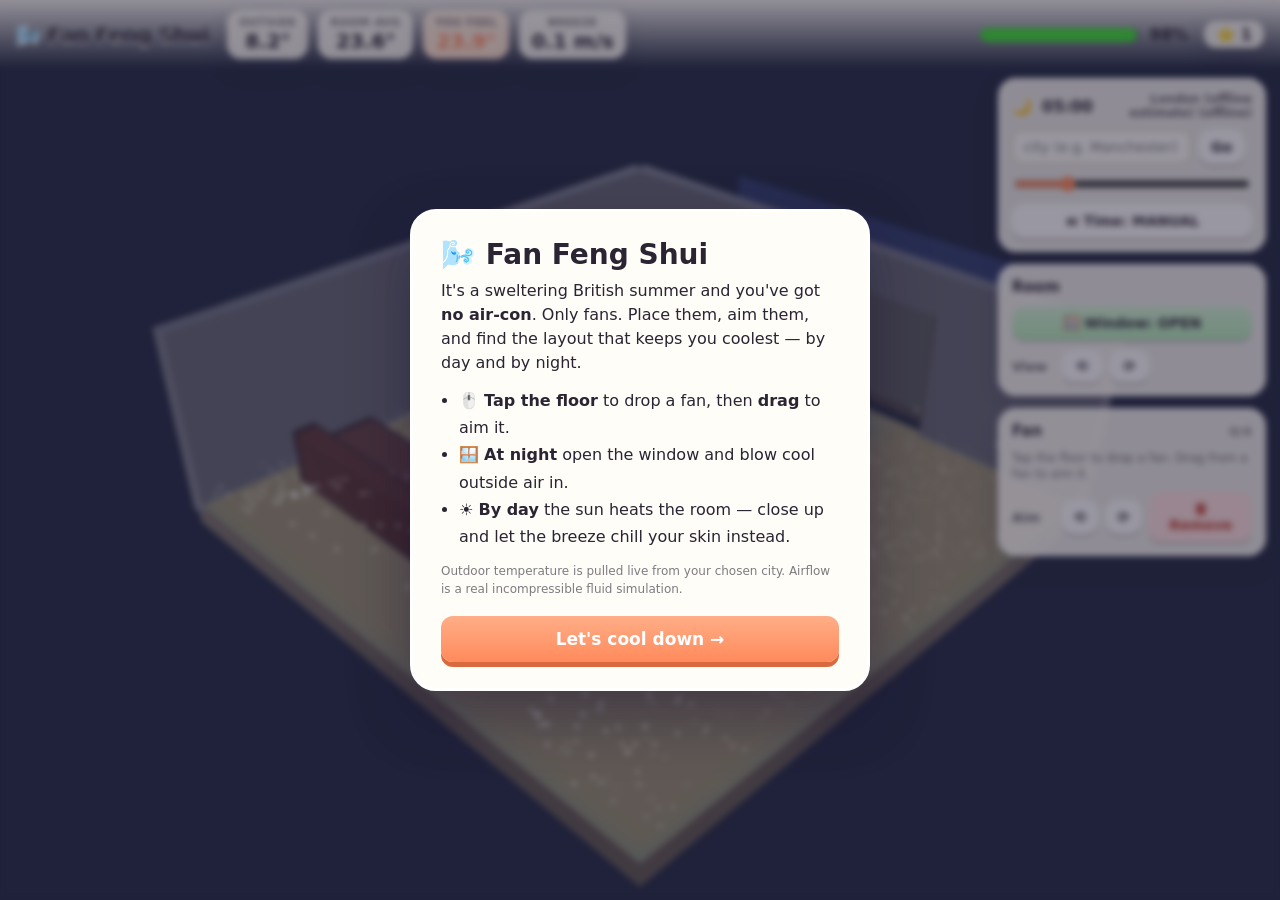
==== fan-cooling-game/index.html @ 30eb445e "Add Fan Feng Shui: a cel-shaded fan-cooling game with CFD airflow A casual browser game about keepin" ====
<!DOCTYPE html>
<html lang="en">
<head>
  <meta charset="UTF-8" />
  <meta name="viewport" content="width=device-width, initial-scale=1.0, maximum-scale=1.0, user-scalable=no" />
  <title>Fan Feng Shui — keep cool in the British heat 🌬️</title>
  <link rel="stylesheet" href="./styles.css" />
  <link rel="icon" href="data:image/svg+xml,<svg xmlns='http://www.w3.org/2000/svg' viewBox='0 0 16 16'><text y='14' font-size='14'>🌬️</text></svg>" />
  <script type="importmap">
  {
    "imports": {
      "three": "./vendor/three.module.js"
    }
  }
  </script>
</head>
<body>
  <canvas id="view"></canvas>

  <!-- top status bar -->
  <header id="hud">
    <div class="brand">🌬️ <b>Fan Feng Shui</b></div>
    <div class="stats">
      <div class="stat"><span class="lbl">Outside</span><span id="outdoor" class="val">–</span></div>
      <div class="stat"><span class="lbl">Room avg</span><span id="indoor" class="val">–</span></div>
      <div class="stat hl"><span class="lbl">You feel</span><span id="feels" class="val">–</span></div>
      <div class="stat"><span class="lbl">Breeze</span><span id="airspeed" class="val">–</span></div>
    </div>
    <div class="comfort">
      <div class="comfort-track"><div id="comfortBar"></div></div>
      <span id="comfortPct">0%</span>
      <span class="score">⭐ <b id="score">0</b></span>
    </div>
  </header>

  <!-- right control panel -->
  <aside id="panel">
    <div class="card">
      <div class="row place-row">
        <span id="dayico">☀️</span>
        <span id="clock">--:--</span>
        <span id="place" class="place">…</span>
      </div>
      <form id="locForm" class="row">
        <input id="locInput" placeholder="city (e.g. Manchester)" autocomplete="off" />
        <button type="submit">Go</button>
        <span id="locStatus" class="status"></span>
      </form>
      <div class="row">
        <input id="time" type="range" min="0" max="23.99" step="0.1" value="14" />
      </div>
      <button id="autoClock" class="wide">⏯ Time: MANUAL</button>
    </div>

    <div class="card">
      <div class="card-title">Room</div>
      <button id="winBtn" class="wide on">🪟 Window: OPEN</button>
      <div class="row view-row">
        <span class="lbl">View</span>
        <button id="viewL">⟲</button>
        <button id="viewR">⟳</button>
      </div>
    </div>

    <div class="card">
      <div class="card-title">Fan <span id="fanCount" class="muted">0/4</span></div>
      <div class="hint">Tap the floor to drop a fan. Drag from a fan to aim it.</div>
      <div class="row">
        <span class="lbl">Aim</span>
        <button id="rotL">⟲</button>
        <button id="rotR">⟳</button>
        <button id="removeBtn" class="danger">🗑 Remove</button>
      </div>
      <div id="powerRow" class="row" style="display:none">
        <span class="lbl">Power</span>
        <input id="power" type="range" min="0.2" max="1.6" step="0.1" value="1" />
      </div>
    </div>
  </aside>

  <!-- intro tip -->
  <div id="tip" class="tip">
    <div class="tip-card">
      <h1>🌬️ Fan Feng Shui</h1>
      <p>It's a sweltering British summer and you've got <b>no air-con</b>.
         Only fans. Place them, aim them, and find the layout that keeps you
         coolest — by day and by night.</p>
      <ul>
        <li>🖱️ <b>Tap the floor</b> to drop a fan, then <b>drag</b> to aim it.</li>
        <li>🪟 <b>At night</b> open the window and blow cool outside air in.</li>
        <li>☀️ <b>By day</b> the sun heats the room — close up and let the
            breeze chill your skin instead.</li>
      </ul>
      <p class="small">Outdoor temperature is pulled live from your chosen city.
         Airflow is a real incompressible fluid simulation.</p>
      <button id="startBtn" onclick="document.getElementById('tip').classList.add('hidden')">Let's cool down →</button>
    </div>
  </div>

  <script type="module" src="./src/ui.js"></script>
</body>
</html>
---- fan-cooling-game/styles.css ----
:root {
  --ink: #2a2433;
  --paper: #fffdf8;
  --card: rgba(255, 253, 248, 0.92);
  --accent: #ff8a5c;
  --accent2: #5cc2ff;
  --good: #56c45a;
  --shadow: 0 8px 24px rgba(40, 30, 60, 0.18);
  --radius: 18px;
  font-family: 'Baloo 2', 'Nunito', 'Segoe UI', system-ui, sans-serif;
}

* { box-sizing: border-box; }
html, body { margin: 0; height: 100%; overflow: hidden; background: #cfe8ff; }
body { color: var(--ink); user-select: none; -webkit-user-select: none; touch-action: none; }

#view { position: fixed; inset: 0; width: 100%; height: 100%; display: block; }

/* ---------- top HUD ---------- */
#hud {
  position: fixed; top: 0; left: 0; right: 0;
  display: flex; align-items: center; gap: 18px;
  padding: 10px 16px;
  background: linear-gradient(180deg, rgba(255,253,248,0.95), rgba(255,253,248,0.0));
  pointer-events: none;
  flex-wrap: wrap;
}
.brand { font-size: 20px; letter-spacing: .2px; text-shadow: 0 2px 0 #fff; }
.brand b { font-weight: 800; }

.stats { display: flex; gap: 10px; }
.stat {
  background: var(--card); border-radius: 14px; padding: 6px 12px;
  box-shadow: var(--shadow); text-align: center; min-width: 74px;
}
.stat .lbl { display: block; font-size: 11px; opacity: .6; font-weight: 700; text-transform: uppercase; letter-spacing: .4px; }
.stat .val { font-size: 20px; font-weight: 800; }
.stat.hl { background: linear-gradient(180deg, #fff3e6, #ffe2cf); }
.stat.hl .val { color: var(--accent); }

.comfort { display: flex; align-items: center; gap: 10px; margin-left: auto; }
.comfort-track {
  width: 160px; height: 14px; border-radius: 10px;
  background: rgba(0,0,0,0.12); overflow: hidden; box-shadow: inset 0 1px 3px rgba(0,0,0,.2);
}
#comfortBar { height: 100%; width: 0%; border-radius: 10px; transition: width .25s ease, background .25s ease; }
#comfortPct { font-weight: 800; min-width: 44px; }
.score { background: var(--card); border-radius: 12px; padding: 4px 12px; box-shadow: var(--shadow); font-size: 16px; }

/* ---------- right panel ---------- */
#panel {
  position: fixed; top: 78px; right: 14px;
  width: 268px; display: flex; flex-direction: column; gap: 12px; z-index: 5;
}
.card {
  background: var(--card); border-radius: var(--radius); padding: 12px;
  box-shadow: var(--shadow); display: flex; flex-direction: column; gap: 10px;
  border: 2px solid #fff;
}
.card-title { font-weight: 800; font-size: 15px; display: flex; justify-content: space-between; align-items: center; }
.muted { font-weight: 700; opacity: .5; font-size: 13px; }
.hint { font-size: 12px; opacity: .65; line-height: 1.35; }
.row { display: flex; align-items: center; gap: 8px; }
.lbl { font-size: 13px; font-weight: 700; opacity: .7; min-width: 42px; }
.place-row { font-weight: 700; gap: 10px; }
.place { font-size: 12px; opacity: .7; font-weight: 600; margin-left: auto; text-align: right; }
.status { font-size: 13px; font-weight: 800; }

button {
  font-family: inherit; font-weight: 800; font-size: 14px; cursor: pointer;
  border: none; border-radius: 12px; padding: 9px 12px;
  background: #fff; color: var(--ink);
  box-shadow: 0 3px 0 rgba(40,30,60,.18); transition: transform .08s ease, box-shadow .08s ease, background .15s;
}
button:active { transform: translateY(2px); box-shadow: 0 1px 0 rgba(40,30,60,.18); }
button.wide { width: 100%; }
button.on { background: linear-gradient(180deg, #d6f5d8, #b6ecbb); }
button.danger { background: #ffe0e0; color: #c0392b; margin-left: auto; }

input[type="range"] { flex: 1; accent-color: var(--accent); }
input[type="text"], #locInput {
  flex: 1; min-width: 0; font-family: inherit; font-size: 14px;
  border: 2px solid #eadfce; border-radius: 10px; padding: 7px 10px; background: #fffefb;
}
.view-row button { padding: 8px 14px; }

/* ---------- intro tip ---------- */
.tip {
  position: fixed; inset: 0; display: flex; align-items: center; justify-content: center;
  background: rgba(30, 26, 48, 0.45); backdrop-filter: blur(3px); z-index: 20;
  transition: opacity .35s ease;
}
.tip.hidden { opacity: 0; pointer-events: none; }
.tip-card {
  background: var(--paper); border-radius: 26px; padding: 26px 28px; max-width: 460px;
  box-shadow: 0 24px 60px rgba(20,10,40,.4); border: 3px solid #fff;
}
.tip-card h1 { margin: 0 0 8px; font-size: 28px; }
.tip-card p { line-height: 1.5; margin: 8px 0; }
.tip-card ul { line-height: 1.7; padding-left: 18px; margin: 12px 0; }
.tip-card .small { font-size: 12px; opacity: .6; }
#startBtn {
  margin-top: 10px; width: 100%; font-size: 17px; padding: 13px;
  background: linear-gradient(180deg, #ffae87, var(--accent)); color: #fff;
  box-shadow: 0 5px 0 #d96a3f;
}

/* ---------- responsive ---------- */
@media (max-width: 720px) {
  #panel { width: calc(100% - 24px); left: 12px; right: 12px; top: auto; bottom: 12px;
    flex-direction: row; flex-wrap: wrap; }
  .card { flex: 1 1 46%; }
  .comfort { width: 100%; margin-left: 0; }
  .stat { min-width: 60px; }
}
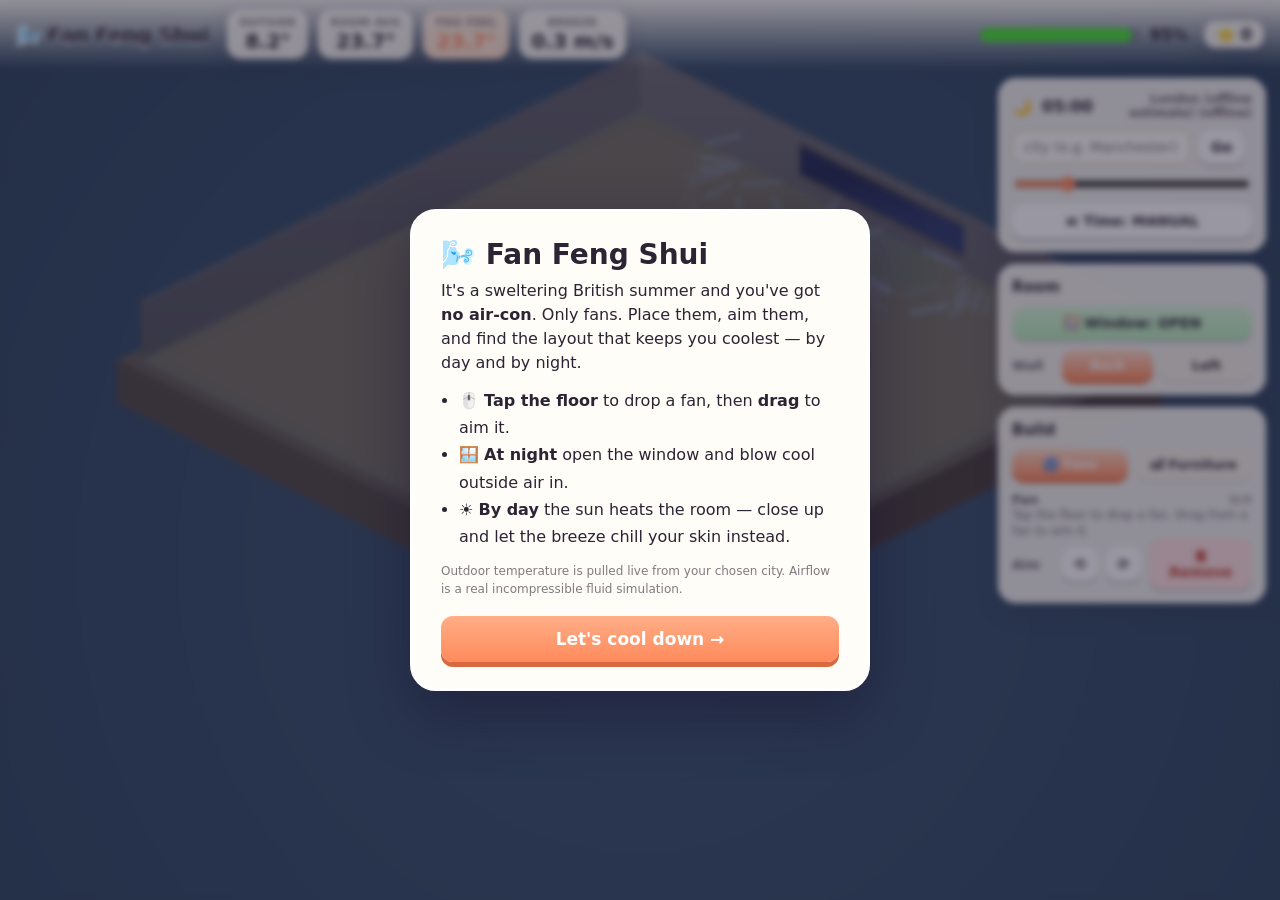
==== commit 54e84178: "Rebuild renderer as 2D isometric (Townscaper-inspired) + add build mode Replace the Three.js 3D rend" ====
--- a/fan-cooling-game/index.html
+++ b/fan-cooling-game/index.html
@@ -6,13 +6,6 @@
   <title>Fan Feng Shui — keep cool in the British heat 🌬️</title>
   <link rel="stylesheet" href="./styles.css" />
   <link rel="icon" href="data:image/svg+xml,<svg xmlns='http://www.w3.org/2000/svg' viewBox='0 0 16 16'><text y='14' font-size='14'>🌬️</text></svg>" />
-  <script type="importmap">
-  {
-    "imports": {
-      "three": "./vendor/three.module.js"
-    }
-  }
-  </script>
 </head>
 <body>
   <canvas id="view"></canvas>
@@ -55,25 +48,44 @@
     <div class="card">
       <div class="card-title">Room</div>
       <button id="winBtn" class="wide on">🪟 Window: OPEN</button>
-      <div class="row view-row">
-        <span class="lbl">View</span>
-        <button id="viewL">⟲</button>
-        <button id="viewR">⟳</button>
+      <div class="row">
+        <span class="lbl">Wall</span>
+        <button id="wallBack" class="seg on">Back</button>
+        <button id="wallLeft" class="seg">Left</button>
       </div>
     </div>
 
     <div class="card">
-      <div class="card-title">Fan <span id="fanCount" class="muted">0/4</span></div>
-      <div class="hint">Tap the floor to drop a fan. Drag from a fan to aim it.</div>
-      <div class="row">
-        <span class="lbl">Aim</span>
-        <button id="rotL">⟲</button>
-        <button id="rotR">⟳</button>
-        <button id="removeBtn" class="danger">🗑 Remove</button>
+      <div class="card-title">Build</div>
+      <div class="row tabs">
+        <button id="tabFan" class="seg on">🌀 Fans</button>
+        <button id="tabFurn" class="seg">🛋 Furniture</button>
       </div>
-      <div id="powerRow" class="row" style="display:none">
-        <span class="lbl">Power</span>
-        <input id="power" type="range" min="0.2" max="1.6" step="0.1" value="1" />
+
+      <div id="fanPanel">
+        <div class="card-title small-title">Fan <span id="fanCount" class="muted">0/4</span></div>
+        <div class="hint">Tap the floor to drop a fan. Drag from a fan to aim it.</div>
+        <div class="row">
+          <span class="lbl">Aim</span>
+          <button id="rotL">⟲</button>
+          <button id="rotR">⟳</button>
+          <button id="removeBtn" class="danger">🗑 Remove</button>
+        </div>
+        <div id="powerRow" class="row" style="display:none">
+          <span class="lbl">Power</span>
+          <input id="power" type="range" min="0.2" max="1.6" step="0.1" value="1" />
+        </div>
+      </div>
+
+      <div id="furnPanel" style="display:none">
+        <div class="card-title small-title">Furniture <span id="furnCount" class="muted">0/6</span></div>
+        <div class="hint">Pick a piece, tap the floor to place. Tap a piece to remove. Furniture blocks and redirects airflow.</div>
+        <div class="furn-grid">
+          <button class="furn seg on" data-furn="shelf">📚 Shelf</button>
+          <button class="furn seg" data-furn="table">🪑 Table</button>
+          <button class="furn seg" data-furn="cabinet">🗄 Cabinet</button>
+          <button class="furn seg" data-furn="fridge">🧊 Fridge🔥</button>
+        </div>
       </div>
     </div>
   </aside>
--- a/fan-cooling-game/styles.css
+++ b/fan-cooling-game/styles.css
@@ -77,6 +77,13 @@
 button.on { background: linear-gradient(180deg, #d6f5d8, #b6ecbb); }
 button.danger { background: #ffe0e0; color: #c0392b; margin-left: auto; }
 
+button.seg { flex: 1; background: #f4efe6; box-shadow: 0 2px 0 rgba(40,30,60,.12); padding: 8px 8px; font-size: 13px; }
+button.seg.on { background: linear-gradient(180deg, #ffd9c4, var(--accent)); color: #fff; box-shadow: 0 3px 0 #d96a3f; }
+.tabs { gap: 8px; }
+.small-title { font-size: 13px; opacity: .8; margin-top: 2px; }
+.furn-grid { display: grid; grid-template-columns: 1fr 1fr; gap: 8px; }
+.furn-grid .furn { width: 100%; }
+
 input[type="range"] { flex: 1; accent-color: var(--accent); }
 input[type="text"], #locInput {
   flex: 1; min-width: 0; font-family: inherit; font-size: 14px;
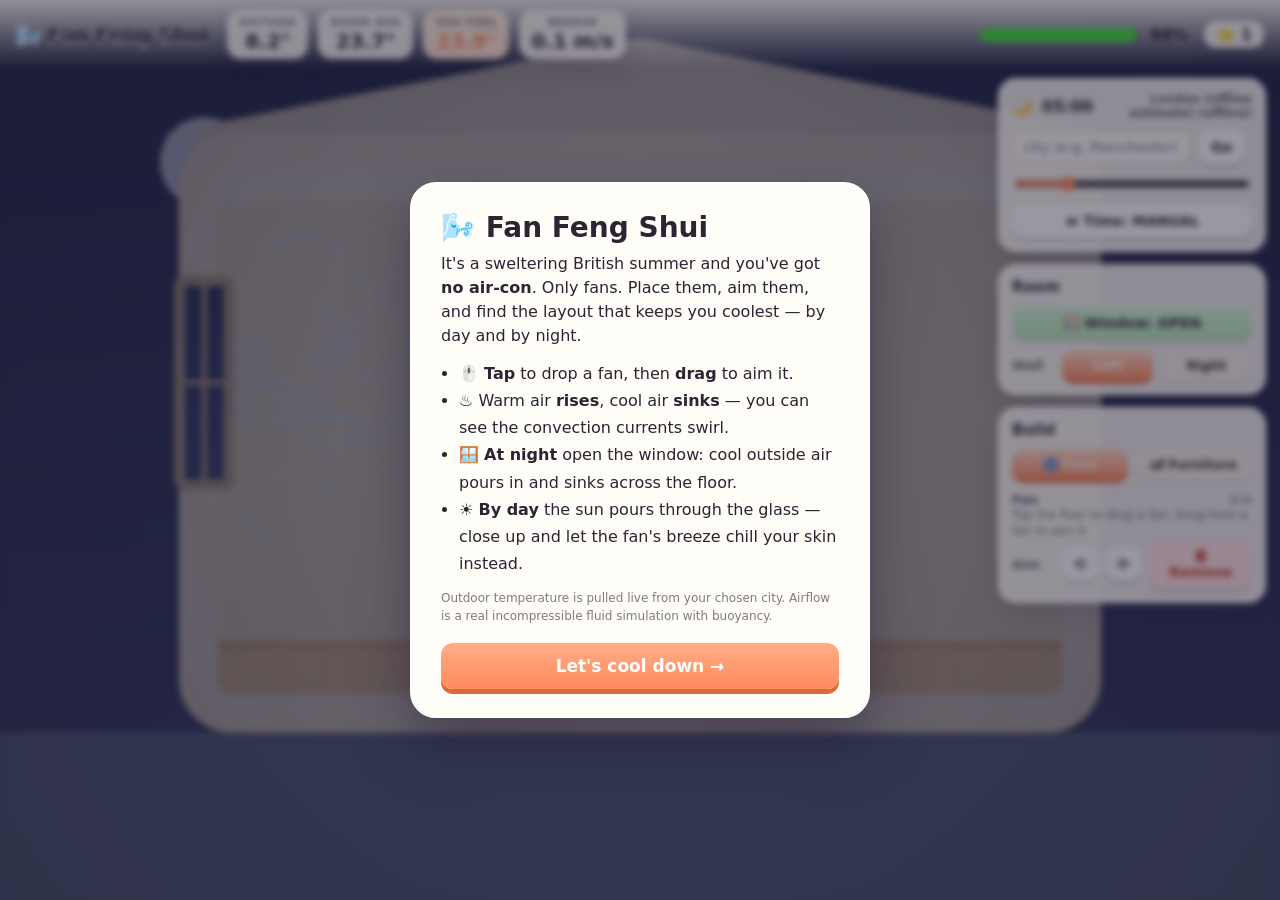
==== commit fb419d10: "Rework into a flat 2D side-on illustration with buoyant convection Per art direction, drop the pseud" ====
--- a/fan-cooling-game/index.html
+++ b/fan-cooling-game/index.html
@@ -50,8 +50,8 @@
       <button id="winBtn" class="wide on">🪟 Window: OPEN</button>
       <div class="row">
         <span class="lbl">Wall</span>
-        <button id="wallBack" class="seg on">Back</button>
-        <button id="wallLeft" class="seg">Left</button>
+        <button id="wallLeft" class="seg on">Left</button>
+        <button id="wallRight" class="seg">Right</button>
       </div>
     </div>
 
@@ -98,13 +98,16 @@
          Only fans. Place them, aim them, and find the layout that keeps you
          coolest — by day and by night.</p>
       <ul>
-        <li>🖱️ <b>Tap the floor</b> to drop a fan, then <b>drag</b> to aim it.</li>
-        <li>🪟 <b>At night</b> open the window and blow cool outside air in.</li>
-        <li>☀️ <b>By day</b> the sun heats the room — close up and let the
-            breeze chill your skin instead.</li>
+        <li>🖱️ <b>Tap</b> to drop a fan, then <b>drag</b> to aim it.</li>
+        <li>♨️ Warm air <b>rises</b>, cool air <b>sinks</b> — you can see the
+            convection currents swirl.</li>
+        <li>🪟 <b>At night</b> open the window: cool outside air pours in and
+            sinks across the floor.</li>
+        <li>☀️ <b>By day</b> the sun pours through the glass — close up and let
+            the fan's breeze chill your skin instead.</li>
       </ul>
       <p class="small">Outdoor temperature is pulled live from your chosen city.
-         Airflow is a real incompressible fluid simulation.</p>
+         Airflow is a real incompressible fluid simulation with buoyancy.</p>
       <button id="startBtn" onclick="document.getElementById('tip').classList.add('hidden')">Let's cool down →</button>
     </div>
   </div>
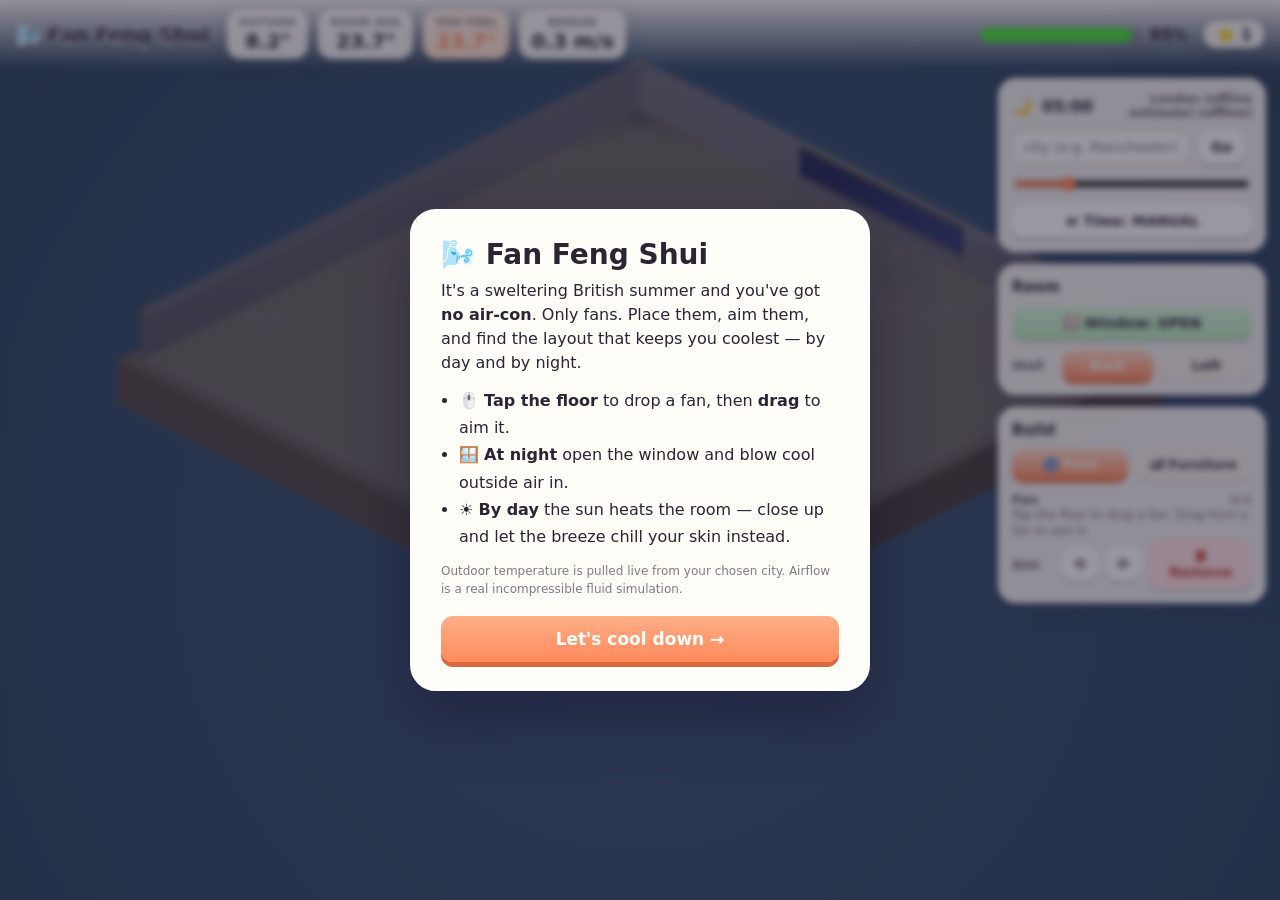
==== commit 3ad2d580: "Revert to 2.5D isometric version (keep depth, not flat 2D) Per direction: keep the 2.5D isometric To" ====
--- a/fan-cooling-game/index.html
+++ b/fan-cooling-game/index.html
@@ -50,8 +50,8 @@
       <button id="winBtn" class="wide on">🪟 Window: OPEN</button>
       <div class="row">
         <span class="lbl">Wall</span>
-        <button id="wallLeft" class="seg on">Left</button>
-        <button id="wallRight" class="seg">Right</button>
+        <button id="wallBack" class="seg on">Back</button>
+        <button id="wallLeft" class="seg">Left</button>
       </div>
     </div>
 
@@ -98,16 +98,13 @@
          Only fans. Place them, aim them, and find the layout that keeps you
          coolest — by day and by night.</p>
       <ul>
-        <li>🖱️ <b>Tap</b> to drop a fan, then <b>drag</b> to aim it.</li>
-        <li>♨️ Warm air <b>rises</b>, cool air <b>sinks</b> — you can see the
-            convection currents swirl.</li>
-        <li>🪟 <b>At night</b> open the window: cool outside air pours in and
-            sinks across the floor.</li>
-        <li>☀️ <b>By day</b> the sun pours through the glass — close up and let
-            the fan's breeze chill your skin instead.</li>
+        <li>🖱️ <b>Tap the floor</b> to drop a fan, then <b>drag</b> to aim it.</li>
+        <li>🪟 <b>At night</b> open the window and blow cool outside air in.</li>
+        <li>☀️ <b>By day</b> the sun heats the room — close up and let the
+            breeze chill your skin instead.</li>
       </ul>
       <p class="small">Outdoor temperature is pulled live from your chosen city.
-         Airflow is a real incompressible fluid simulation with buoyancy.</p>
+         Airflow is a real incompressible fluid simulation.</p>
       <button id="startBtn" onclick="document.getElementById('tip').classList.add('hidden')">Let's cool down →</button>
     </div>
   </div>
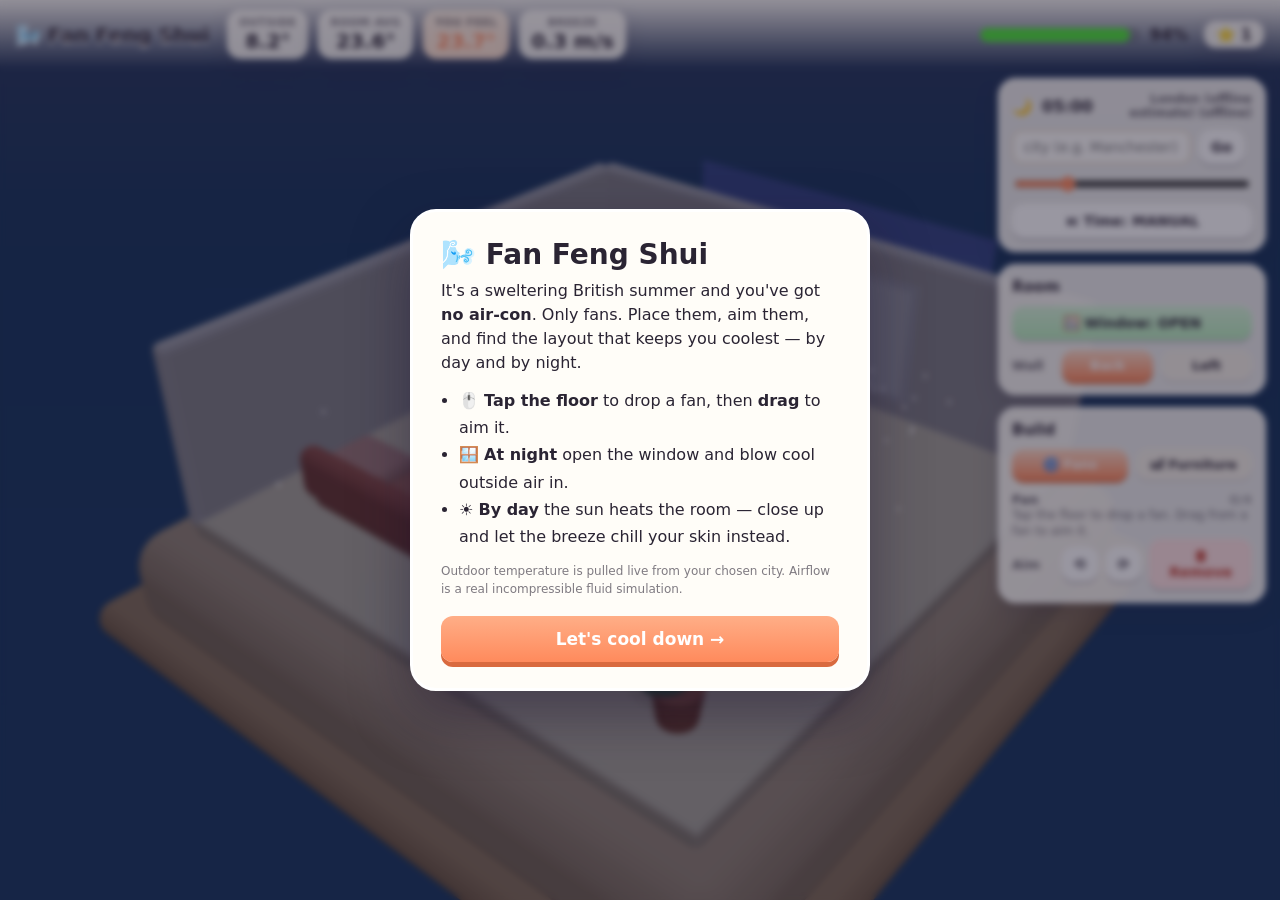
==== commit b5b0ec6c: "Rebuild as soft 3D Townscaper-style (2.5D), informed by deep research Per direction: keep depth (2.5" ====
--- a/fan-cooling-game/index.html
+++ b/fan-cooling-game/index.html
@@ -6,6 +6,9 @@
   <title>Fan Feng Shui — keep cool in the British heat 🌬️</title>
   <link rel="stylesheet" href="./styles.css" />
   <link rel="icon" href="data:image/svg+xml,<svg xmlns='http://www.w3.org/2000/svg' viewBox='0 0 16 16'><text y='14' font-size='14'>🌬️</text></svg>" />
+  <script type="importmap">
+  { "imports": { "three": "./vendor/three.module.js" } }
+  </script>
 </head>
 <body>
   <canvas id="view"></canvas>
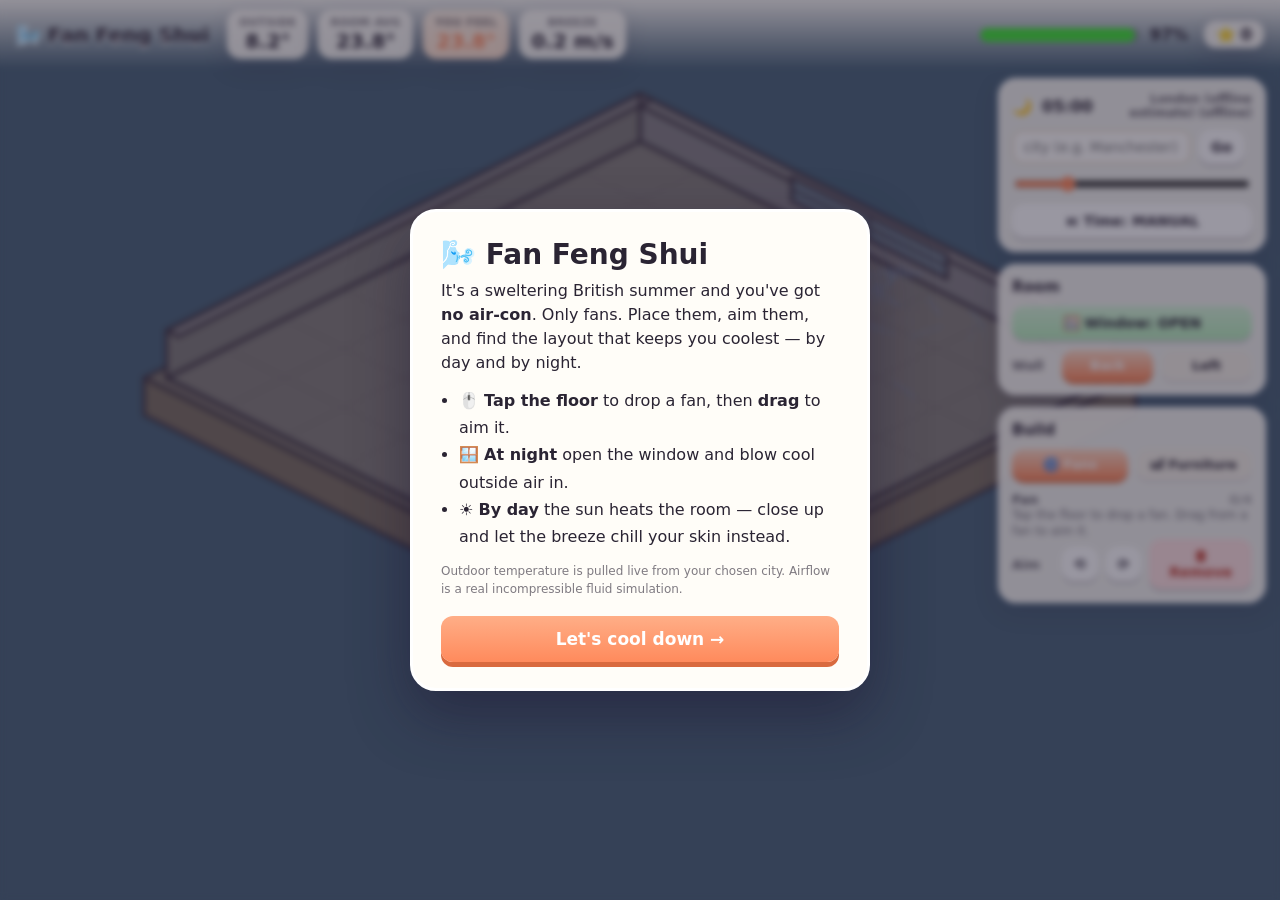
==== commit 59cfe0a6: "Rework to a flat 2D line-art (linework) render style Per direction (too 3D; want 2D line-art): repla" ====
--- a/fan-cooling-game/index.html
+++ b/fan-cooling-game/index.html
@@ -6,9 +6,6 @@
   <title>Fan Feng Shui — keep cool in the British heat 🌬️</title>
   <link rel="stylesheet" href="./styles.css" />
   <link rel="icon" href="data:image/svg+xml,<svg xmlns='http://www.w3.org/2000/svg' viewBox='0 0 16 16'><text y='14' font-size='14'>🌬️</text></svg>" />
-  <script type="importmap">
-  { "imports": { "three": "./vendor/three.module.js" } }
-  </script>
 </head>
 <body>
   <canvas id="view"></canvas>
